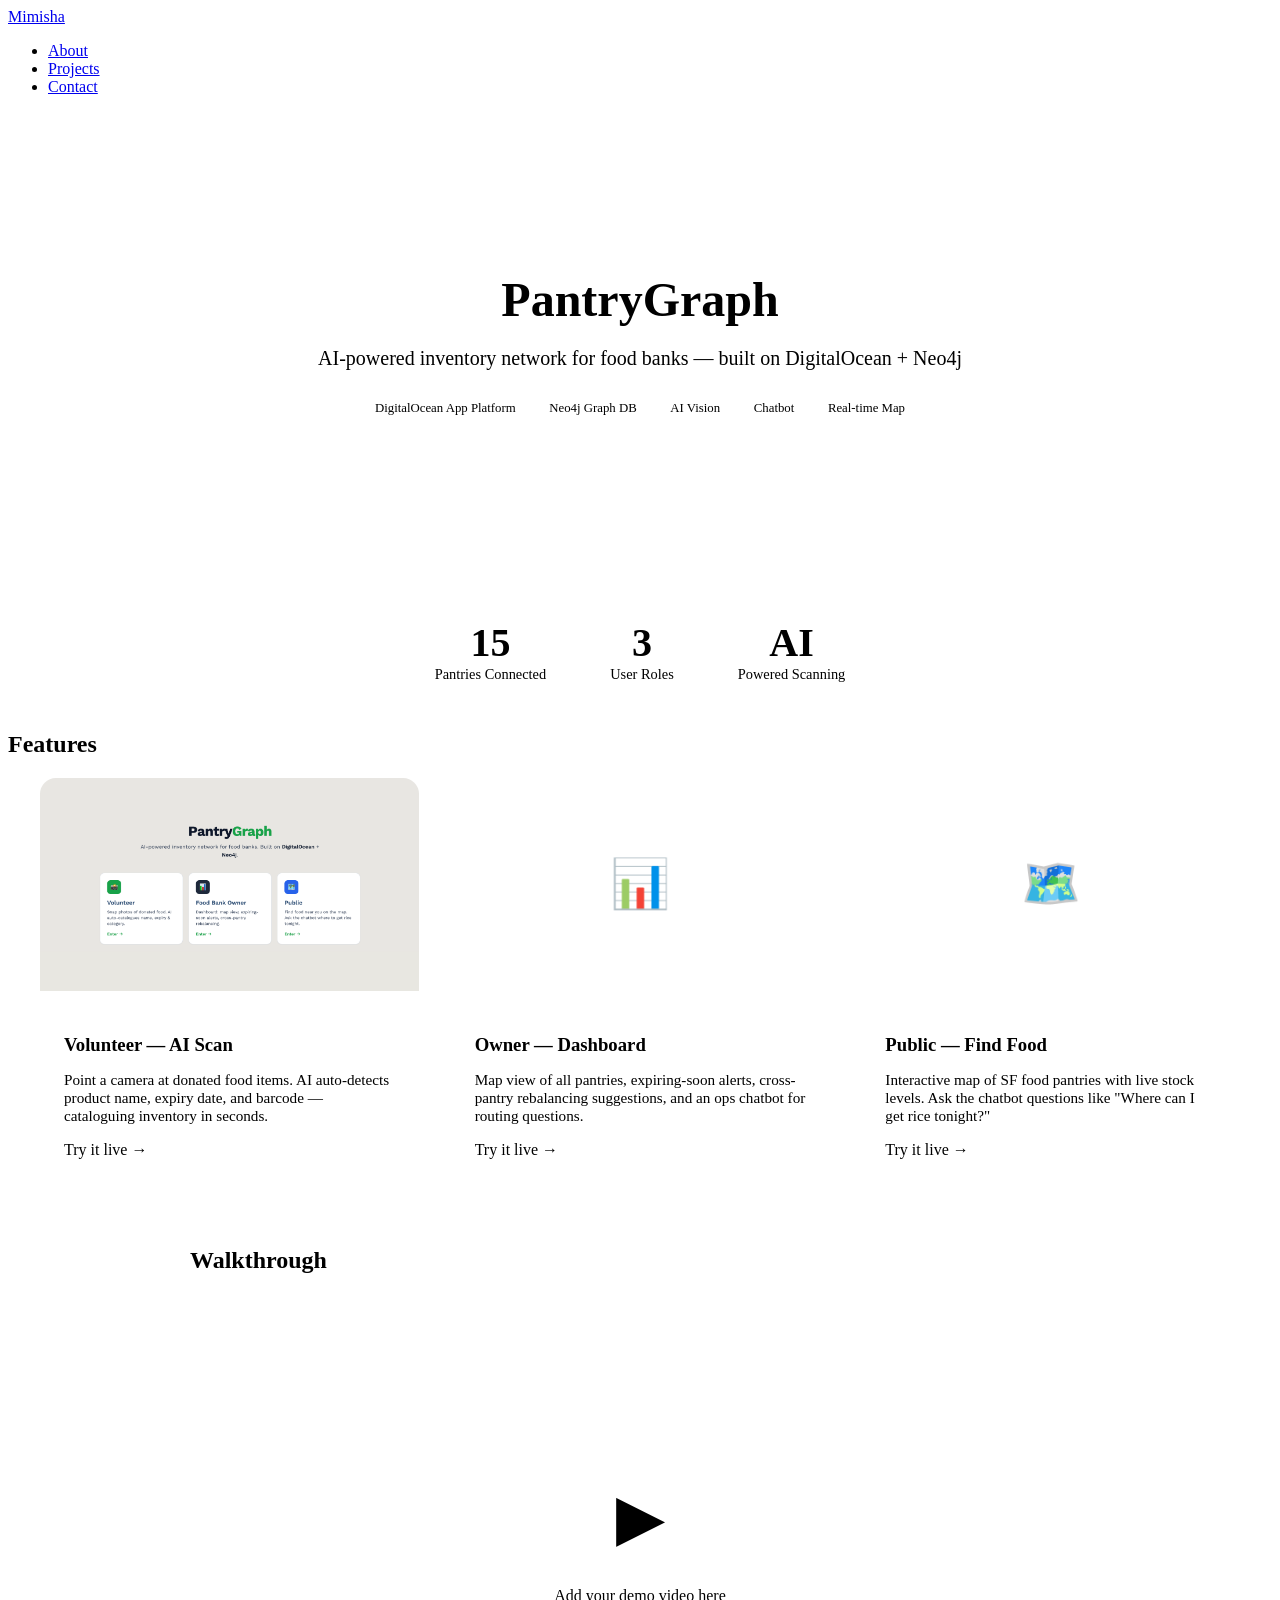
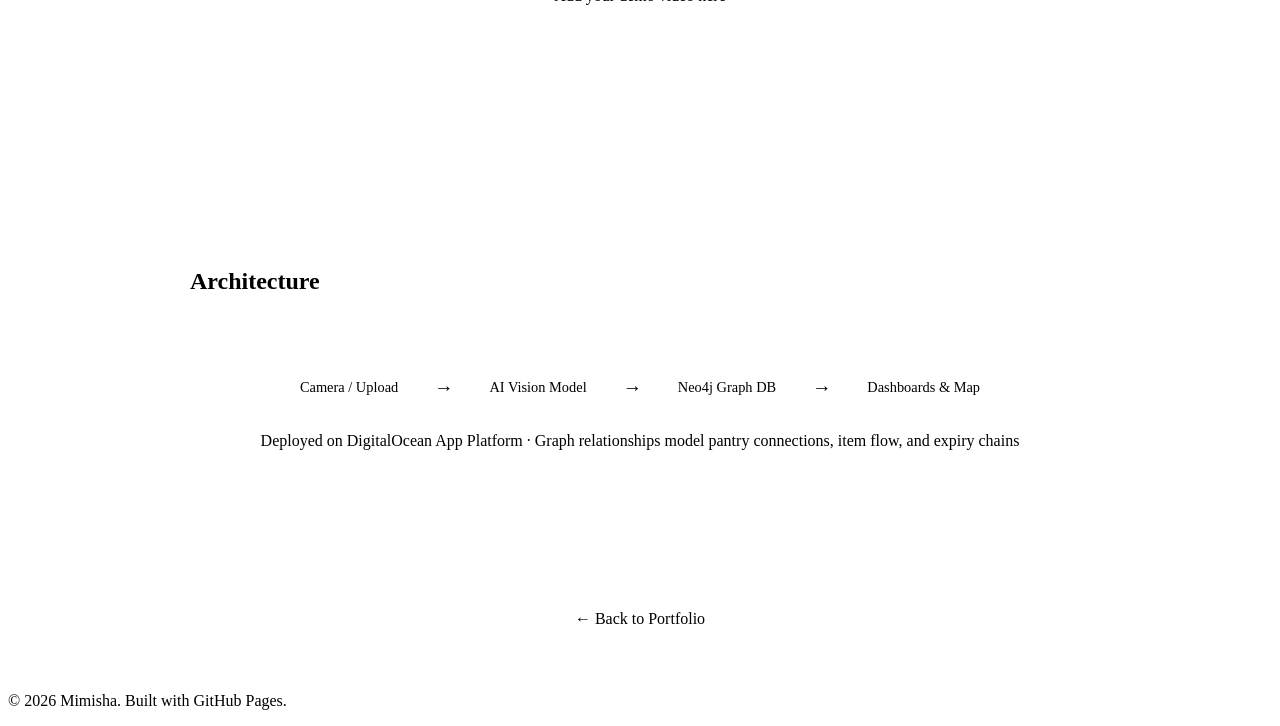
==== pantrygraph.html @ 8865b853 "Add PantryGraph screenshot" ====
<!DOCTYPE html>
<html lang="en">
<head>
    <meta charset="UTF-8">
    <meta name="viewport" content="width=device-width, initial-scale=1.0">
    <title>PantryGraph — SF Pantry Finder</title>
    <link rel="stylesheet" href="style.css">
    <style>
        .project-hero {
            padding: 8rem 2rem 4rem;
            text-align: center;
        }
        .project-hero h1 {
            font-size: 3rem;
            margin-bottom: 0.5rem;
        }
        .project-hero .tagline {
            font-size: 1.25rem;
            color: var(--text-muted);
            margin-bottom: 1.5rem;
        }
        .tech-stack {
            display: flex;
            gap: 0.5rem;
            justify-content: center;
            flex-wrap: wrap;
            margin-bottom: 2rem;
        }
        .tech-tag {
            padding: 0.4rem 0.8rem;
            background: var(--bg-light);
            border: 1px solid var(--border);
            border-radius: 20px;
            font-size: 0.8rem;
            color: var(--primary);
        }
        .launch-btn {
            display: inline-block;
            padding: 1rem 2.5rem;
            background: var(--primary);
            color: white;
            text-decoration: none;
            border-radius: 8px;
            font-weight: 600;
            font-size: 1.1rem;
            transition: background 0.3s;
        }
        .launch-btn:hover {
            background: var(--primary-dark);
        }

        .features-grid {
            display: grid;
            grid-template-columns: repeat(auto-fit, minmax(320px, 1fr));
            gap: 2rem;
            max-width: 1200px;
            margin: 0 auto;
            padding: 0 2rem;
        }
        .feature-card {
            background: var(--bg-light);
            border: 1px solid var(--border);
            border-radius: 16px;
            overflow: hidden;
            transition: transform 0.3s, border-color 0.3s;
        }
        .feature-card:hover {
            transform: translateY(-4px);
            border-color: var(--primary);
        }
        .feature-img {
            width: 100%;
            aspect-ratio: 16/9;
            background: var(--bg);
            display: flex;
            align-items: center;
            justify-content: center;
            overflow: hidden;
            border-bottom: 1px solid var(--border);
        }
        .feature-img img {
            width: 100%;
            height: 100%;
            object-fit: cover;
        }
        .feature-img .placeholder {
            color: var(--text-muted);
            font-size: 3rem;
        }
        .feature-body {
            padding: 1.5rem;
        }
        .feature-body h3 {
            margin-bottom: 0.5rem;
            color: var(--text);
        }
        .feature-body p {
            color: var(--text-muted);
            font-size: 0.95rem;
            margin-bottom: 1rem;
        }
        .feature-body a {
            color: var(--primary);
            text-decoration: none;
            font-weight: 500;
        }
        .feature-body a:hover {
            text-decoration: underline;
        }

        .video-section {
            max-width: 900px;
            margin: 4rem auto;
            padding: 0 2rem;
        }
        .video-section h2 {
            margin-bottom: 1.5rem;
        }
        .video-container {
            position: relative;
            width: 100%;
            padding-bottom: 56.25%;
            background: var(--bg-light);
            border-radius: 12px;
            overflow: hidden;
            border: 1px solid var(--border);
        }
        .video-container video,
        .video-container iframe {
            position: absolute;
            top: 0;
            left: 0;
            width: 100%;
            height: 100%;
        }
        .video-placeholder {
            position: absolute;
            top: 0;
            left: 0;
            width: 100%;
            height: 100%;
            display: flex;
            align-items: center;
            justify-content: center;
            flex-direction: column;
            gap: 1rem;
            color: var(--text-muted);
        }
        .video-placeholder .icon {
            font-size: 4rem;
        }

        .architecture-section {
            max-width: 900px;
            margin: 4rem auto;
            padding: 0 2rem;
        }
        .architecture-section h2 {
            margin-bottom: 1rem;
        }
        .arch-diagram {
            background: var(--bg-light);
            border: 1px solid var(--border);
            border-radius: 12px;
            padding: 2rem;
            text-align: center;
        }
        .arch-flow {
            display: flex;
            align-items: center;
            justify-content: center;
            gap: 1rem;
            flex-wrap: wrap;
            margin: 1.5rem 0;
        }
        .arch-node {
            padding: 0.75rem 1.25rem;
            background: var(--bg);
            border: 1px solid var(--border);
            border-radius: 8px;
            font-size: 0.9rem;
        }
        .arch-node.active {
            border-color: var(--primary);
            color: var(--primary);
        }
        .arch-arrow {
            color: var(--text-muted);
            font-size: 1.2rem;
        }

        .stats-row {
            display: flex;
            justify-content: center;
            gap: 4rem;
            margin: 3rem 0;
            flex-wrap: wrap;
        }
        .stat {
            text-align: center;
        }
        .stat .number {
            font-size: 2.5rem;
            font-weight: 700;
            color: var(--primary);
        }
        .stat .label {
            color: var(--text-muted);
            font-size: 0.9rem;
        }

        .back-link {
            display: block;
            text-align: center;
            padding: 3rem 2rem;
            color: var(--primary);
            text-decoration: none;
            font-weight: 500;
        }
        .back-link:hover {
            text-decoration: underline;
        }
    </style>
</head>
<body>
    <nav>
        <div class="nav-container">
            <a href="index.html" class="logo">Mimisha</a>
            <ul class="nav-links">
                <li><a href="index.html#about">About</a></li>
                <li><a href="index.html#projects">Projects</a></li>
                <li><a href="index.html#contact">Contact</a></li>
            </ul>
        </div>
    </nav>

    <header class="project-hero">
        <h1>PantryGraph</h1>
        <p class="tagline">AI-powered inventory network for food banks — built on DigitalOcean + Neo4j</p>
        <div class="tech-stack">
            <span class="tech-tag">DigitalOcean App Platform</span>
            <span class="tech-tag">Neo4j Graph DB</span>
            <span class="tech-tag">AI Vision</span>
            <span class="tech-tag">Chatbot</span>
            <span class="tech-tag">Real-time Map</span>
        </div>
        <a href="https://pantrygraph-2sc3v.ondigitalocean.app/" target="_blank" class="launch-btn">Launch App →</a>
    </header>

    <section class="section">
        <div class="stats-row">
            <div class="stat">
                <div class="number">15</div>
                <div class="label">Pantries Connected</div>
            </div>
            <div class="stat">
                <div class="number">3</div>
                <div class="label">User Roles</div>
            </div>
            <div class="stat">
                <div class="number">AI</div>
                <div class="label">Powered Scanning</div>
            </div>
        </div>
    </section>

    <section class="section">
        <h2>Features</h2>
        <div class="features-grid">
            <div class="feature-card">
                <div class="feature-img">
                    <img src="screenshot.png" alt="PantryGraph Volunteer AI Scan">
                </div>
                <div class="feature-body">
                    <h3>Volunteer — AI Scan</h3>
                    <p>Point a camera at donated food items. AI auto-detects product name, expiry date, and barcode — cataloguing inventory in seconds.</p>
                    <a href="https://pantrygraph-2sc3v.ondigitalocean.app/volunteer" target="_blank">Try it live →</a>
                </div>
            </div>

            <div class="feature-card">
                <div class="feature-img">
                    <div class="placeholder">📊</div>
                </div>
                <div class="feature-body">
                    <h3>Owner — Dashboard</h3>
                    <p>Map view of all pantries, expiring-soon alerts, cross-pantry rebalancing suggestions, and an ops chatbot for routing questions.</p>
                    <a href="https://pantrygraph-2sc3v.ondigitalocean.app/owner" target="_blank">Try it live →</a>
                </div>
            </div>

            <div class="feature-card">
                <div class="feature-img">
                    <div class="placeholder">🗺️</div>
                </div>
                <div class="feature-body">
                    <h3>Public — Find Food</h3>
                    <p>Interactive map of SF food pantries with live stock levels. Ask the chatbot questions like "Where can I get rice tonight?"</p>
                    <a href="https://pantrygraph-2sc3v.ondigitalocean.app/map" target="_blank">Try it live →</a>
                </div>
            </div>
        </div>
    </section>

    <section class="video-section">
        <h2>Walkthrough</h2>
        <div class="video-container">
            <div class="video-placeholder">
                <div class="icon">▶</div>
                <p>Add your demo video here</p>
            </div>
        </div>
    </section>

    <section class="architecture-section">
        <h2>Architecture</h2>
        <div class="arch-diagram">
            <div class="arch-flow">
                <div class="arch-node">Camera / Upload</div>
                <span class="arch-arrow">→</span>
                <div class="arch-node active">AI Vision Model</div>
                <span class="arch-arrow">→</span>
                <div class="arch-node active">Neo4j Graph DB</div>
                <span class="arch-arrow">→</span>
                <div class="arch-node">Dashboards & Map</div>
            </div>
            <p style="color: var(--text-muted); margin-top: 1rem;">Deployed on DigitalOcean App Platform · Graph relationships model pantry connections, item flow, and expiry chains</p>
        </div>
    </section>

    <a href="index.html" class="back-link">← Back to Portfolio</a>

    <footer>
        <p>&copy; 2026 Mimisha. Built with GitHub Pages.</p>
    </footer>
</body>
</html>
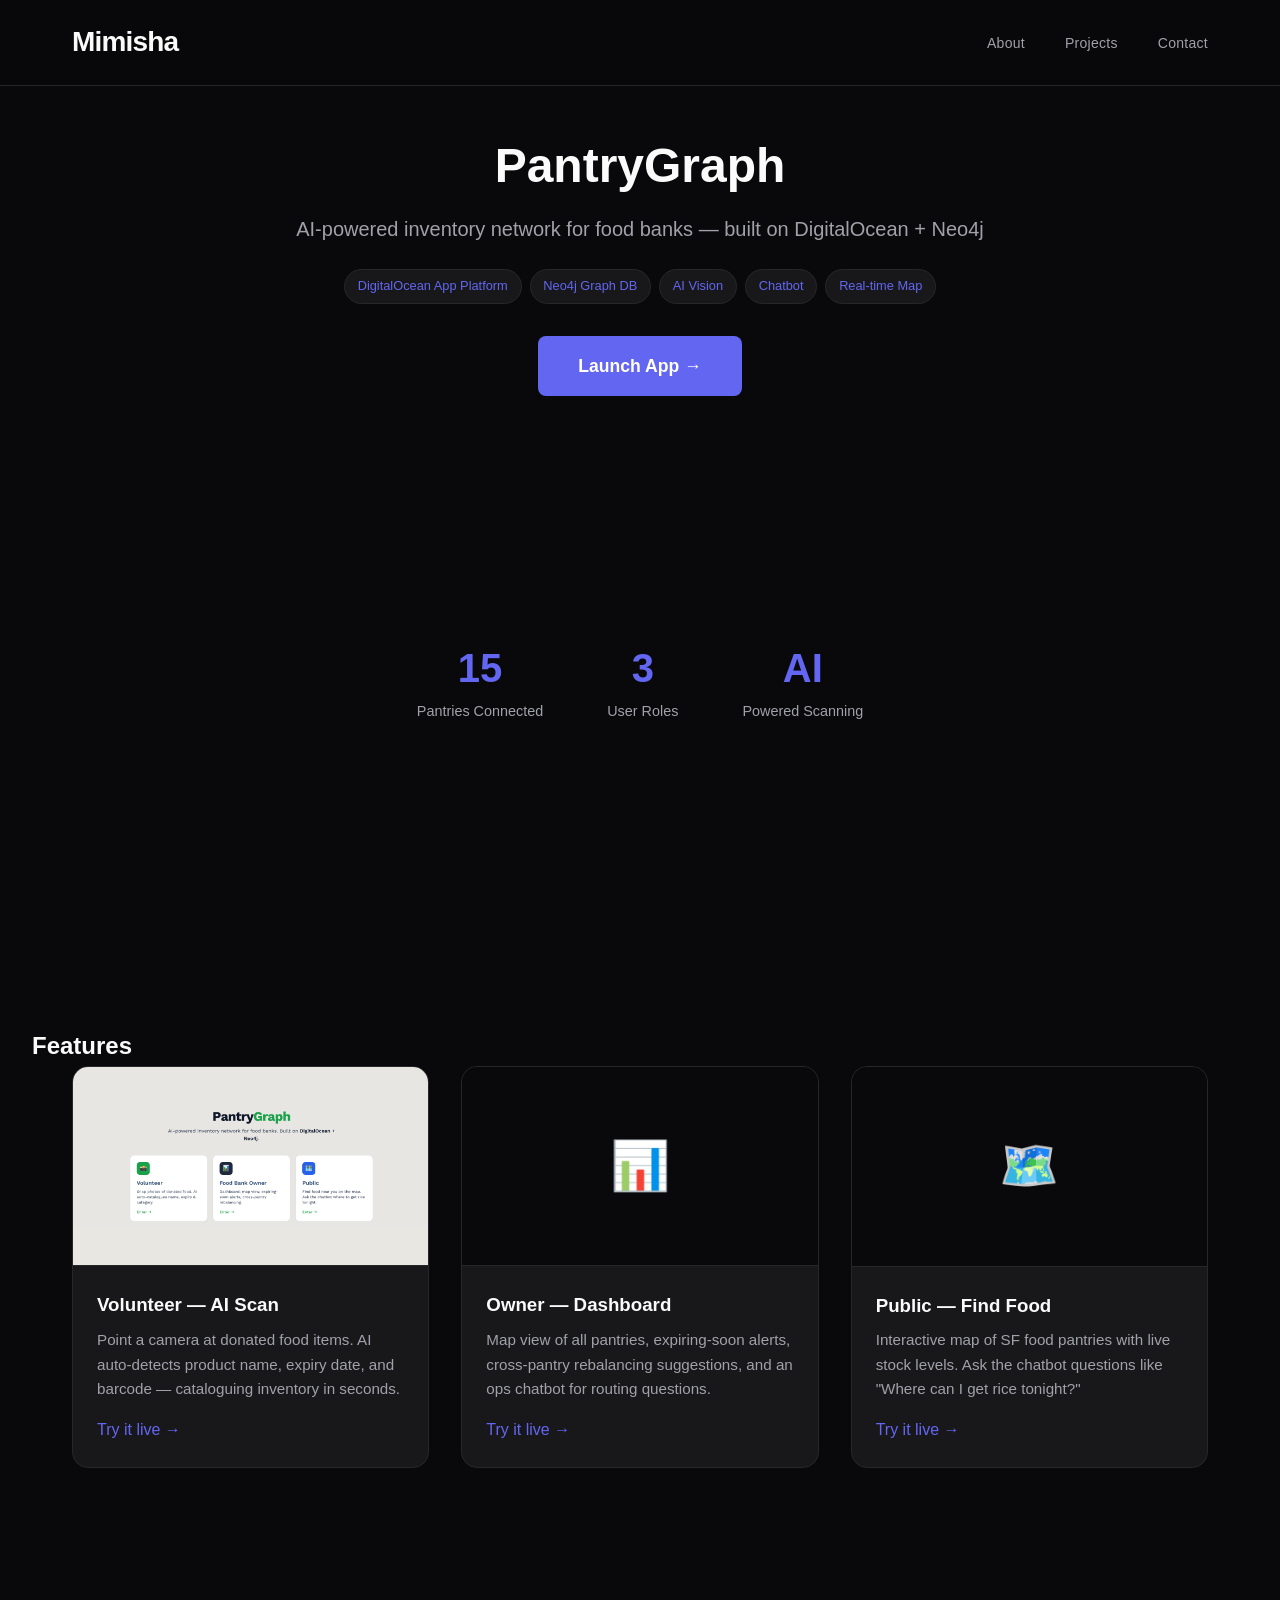
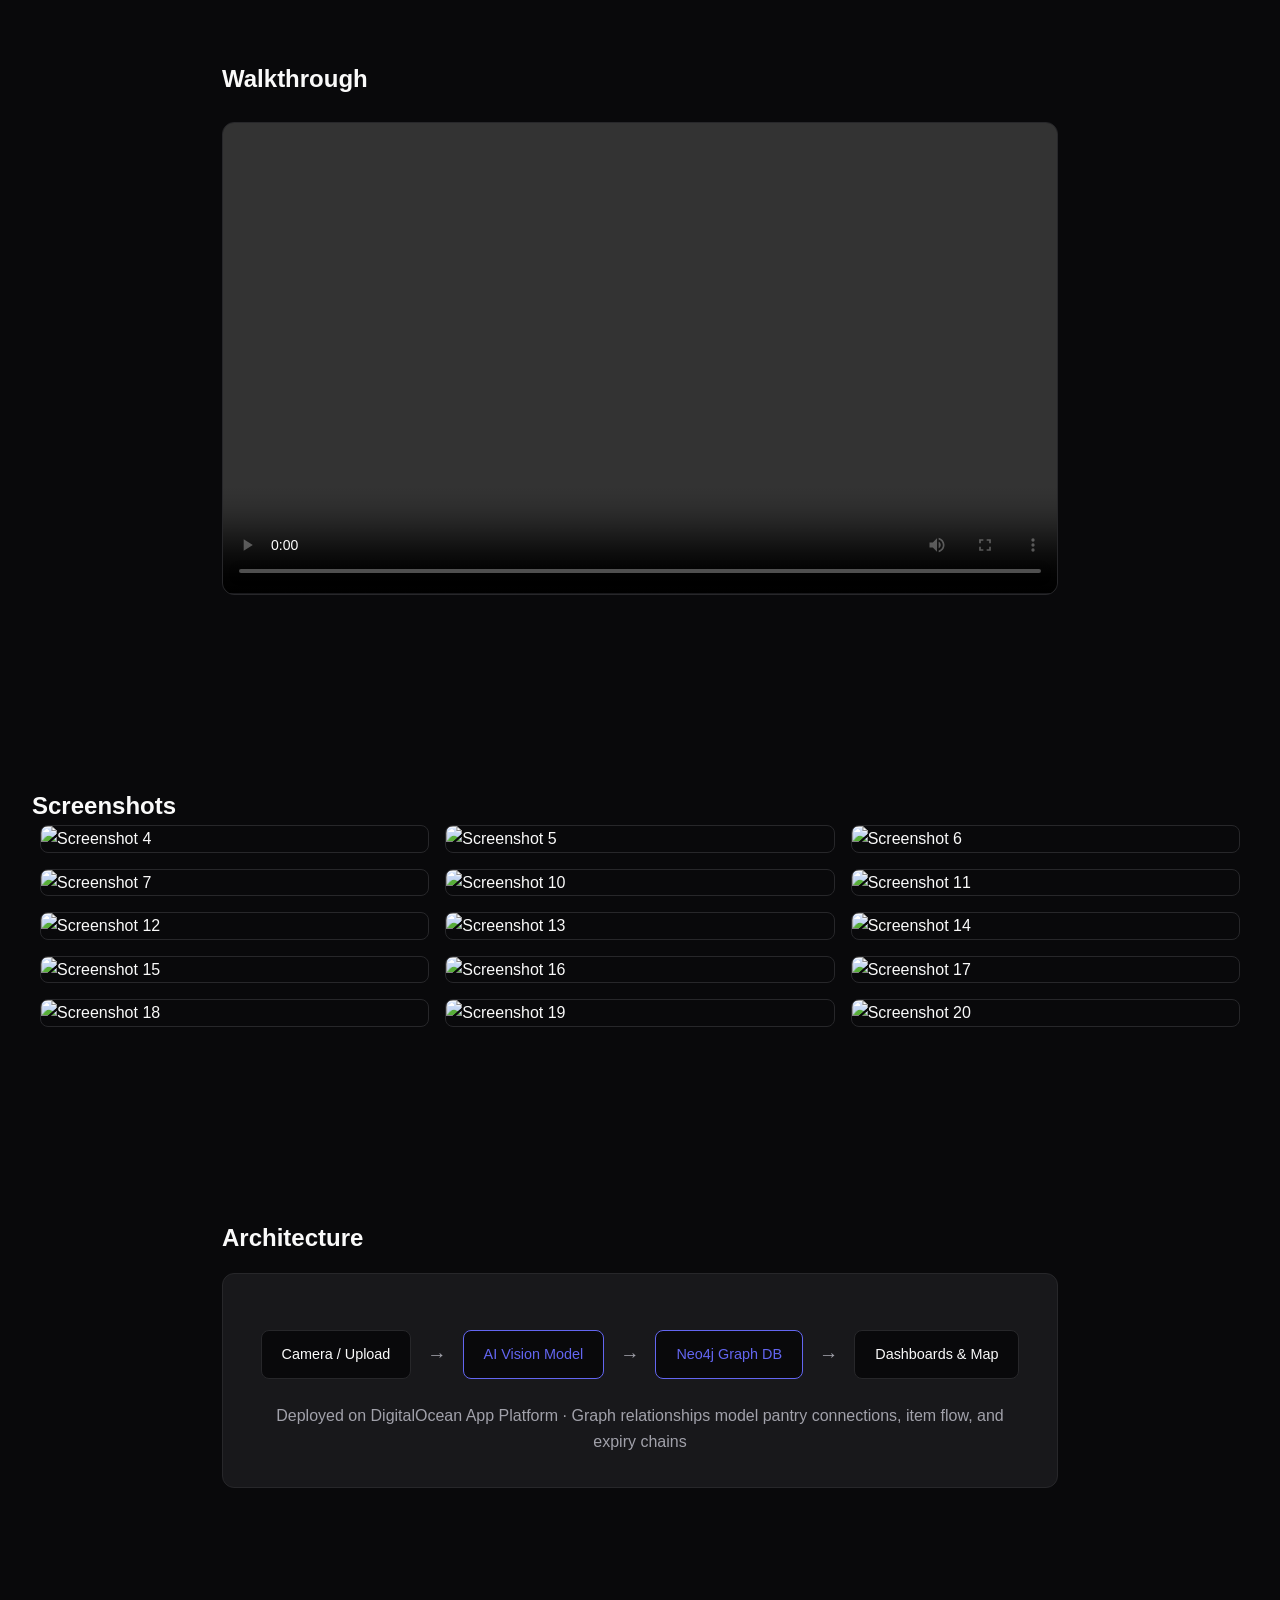
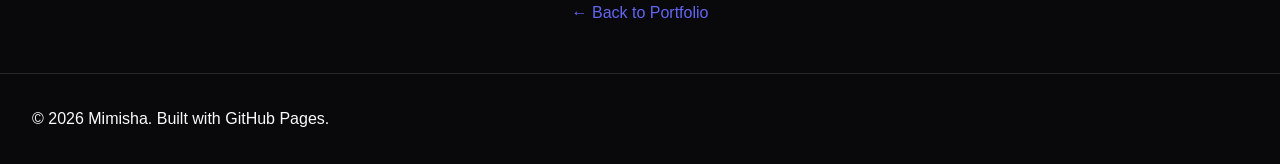
==== commit b734ee43: "Add walkthrough video to PantryGraph showcase" ====
--- a/pantrygraph.html
+++ b/pantrygraph.html
@@ -220,6 +220,24 @@
         .back-link:hover {
             text-decoration: underline;
         }
+
+        .screenshot-gallery {
+            display: grid;
+            grid-template-columns: repeat(auto-fit, minmax(300px, 1fr));
+            gap: 1rem;
+            max-width: 1200px;
+            margin: 0 auto;
+        }
+        .screenshot-gallery img {
+            width: 100%;
+            border-radius: 8px;
+            border: 1px solid var(--border);
+            transition: transform 0.3s;
+            cursor: pointer;
+        }
+        .screenshot-gallery img:hover {
+            transform: scale(1.02);
+        }
     </style>
 </head>
 <body>
@@ -305,10 +323,31 @@
     <section class="video-section">
         <h2>Walkthrough</h2>
         <div class="video-container">
-            <div class="video-placeholder">
-                <div class="icon">▶</div>
-                <p>Add your demo video here</p>
-            </div>
+            <video controls>
+                <source src="images/Screen Recording 2026-07-12 at 6.23.56 PM (1) (1).mp4" type="video/mp4">
+                Your browser does not support the video tag.
+            </video>
+        </div>
+    </section>
+
+    <section class="section">
+        <h2>Screenshots</h2>
+        <div class="screenshot-gallery">
+            <img src="images/screenshot-04.png" alt="Screenshot 4">
+            <img src="images/screenshot-05.png" alt="Screenshot 5">
+            <img src="images/screenshot-06.png" alt="Screenshot 6">
+            <img src="images/screenshot-07.png" alt="Screenshot 7">
+            <img src="images/screenshot-10.png" alt="Screenshot 10">
+            <img src="images/screenshot-11.png" alt="Screenshot 11">
+            <img src="images/screenshot-12.png" alt="Screenshot 12">
+            <img src="images/screenshot-13.png" alt="Screenshot 13">
+            <img src="images/screenshot-14.png" alt="Screenshot 14">
+            <img src="images/screenshot-15.png" alt="Screenshot 15">
+            <img src="images/screenshot-16.png" alt="Screenshot 16">
+            <img src="images/screenshot-17.png" alt="Screenshot 17">
+            <img src="images/screenshot-18.png" alt="Screenshot 18">
+            <img src="images/screenshot-19.png" alt="Screenshot 19">
+            <img src="images/screenshot-20.png" alt="Screenshot 20">
         </div>
     </section>
 
--- a/style.css
+++ b/style.css
@@ -0,0 +1,611 @@
+* {
+    margin: 0;
+    padding: 0;
+    box-sizing: border-box;
+}
+
+:root {
+    --primary: #6366f1;
+    --primary-light: #818cf8;
+    --primary-dark: #4f46e5;
+    --accent: #06b6d4;
+    --bg: #09090b;
+    --bg-light: #18181b;
+    --bg-card: #1c1c21;
+    --text: #fafafa;
+    --text-muted: #a1a1aa;
+    --border: #27272a;
+    --border-light: #3f3f46;
+}
+
+html {
+    scroll-behavior: smooth;
+}
+
+body {
+    font-family: 'Inter', -apple-system, BlinkMacSystemFont, 'Segoe UI', sans-serif;
+    background-color: var(--bg);
+    color: var(--text);
+    line-height: 1.6;
+    overflow-x: hidden;
+    -webkit-font-smoothing: antialiased;
+}
+
+::selection {
+    background: var(--primary);
+    color: white;
+}
+
+/* NAV */
+nav {
+    position: fixed;
+    top: 0;
+    width: 100%;
+    background-color: rgba(9, 9, 11, 0.8);
+    backdrop-filter: blur(20px);
+    border-bottom: 1px solid var(--border);
+    z-index: 1000;
+}
+
+.nav-container {
+    max-width: 1200px;
+    margin: 0 auto;
+    padding: 1.25rem 2rem;
+    display: flex;
+    justify-content: space-between;
+    align-items: center;
+}
+
+.logo {
+    font-size: 1.75rem;
+    font-weight: 800;
+    color: var(--text);
+    text-decoration: none;
+    letter-spacing: -0.03em;
+}
+
+.logo span {
+    color: var(--primary);
+}
+
+.nav-links {
+    display: flex;
+    list-style: none;
+    gap: 2.5rem;
+}
+
+.nav-links a {
+    color: var(--text-muted);
+    text-decoration: none;
+    font-size: 0.875rem;
+    font-weight: 500;
+    transition: color 0.3s;
+    letter-spacing: 0.02em;
+}
+
+.nav-links a:hover {
+    color: var(--text);
+}
+
+/* HERO */
+.hero {
+    min-height: 100vh;
+    display: flex;
+    align-items: center;
+    justify-content: center;
+    text-align: center;
+    padding: 2rem;
+    position: relative;
+    overflow: hidden;
+}
+
+.hero-bg {
+    position: absolute;
+    inset: 0;
+    overflow: hidden;
+}
+
+.gradient-orb {
+    position: absolute;
+    border-radius: 50%;
+    filter: blur(120px);
+    opacity: 0.4;
+}
+
+.orb-1 {
+    width: 600px;
+    height: 600px;
+    background: var(--primary);
+    top: -200px;
+    right: -100px;
+    animation: float 20s ease-in-out infinite;
+}
+
+.orb-2 {
+    width: 500px;
+    height: 500px;
+    background: var(--accent);
+    bottom: -150px;
+    left: -100px;
+    animation: float 25s ease-in-out infinite reverse;
+}
+
+.grid-overlay {
+    position: absolute;
+    inset: 0;
+    background-image:
+        linear-gradient(rgba(255,255,255,0.03) 1px, transparent 1px),
+        linear-gradient(90deg, rgba(255,255,255,0.03) 1px, transparent 1px);
+    background-size: 60px 60px;
+    mask-image: radial-gradient(ellipse at center, black 30%, transparent 70%);
+}
+
+@keyframes float {
+    0%, 100% { transform: translate(0, 0); }
+    33% { transform: translate(30px, -30px); }
+    66% { transform: translate(-20px, 20px); }
+}
+
+.hero-content {
+    position: relative;
+    z-index: 1;
+}
+
+.hero-tag {
+    display: inline-block;
+    padding: 0.5rem 1rem;
+    background: rgba(99, 102, 241, 0.1);
+    border: 1px solid rgba(99, 102, 241, 0.3);
+    border-radius: 100px;
+    color: var(--primary-light);
+    font-size: 0.8rem;
+    font-weight: 500;
+    margin-bottom: 2rem;
+    letter-spacing: 0.05em;
+}
+
+.hero h1 {
+    font-size: clamp(2.5rem, 7vw, 5rem);
+    font-weight: 800;
+    line-height: 1.1;
+    margin-bottom: 1.5rem;
+    letter-spacing: -0.03em;
+}
+
+.highlight {
+    background: linear-gradient(135deg, var(--primary-light), var(--accent));
+    -webkit-background-clip: text;
+    -webkit-text-fill-color: transparent;
+    background-clip: text;
+}
+
+.subtitle {
+    font-size: 1.25rem;
+    color: var(--text-muted);
+    margin-bottom: 2.5rem;
+    max-width: 500px;
+    margin-left: auto;
+    margin-right: auto;
+    line-height: 1.7;
+}
+
+.hero-buttons {
+    display: flex;
+    gap: 1rem;
+    justify-content: center;
+    flex-wrap: wrap;
+}
+
+.cta-button {
+    display: inline-block;
+    padding: 0.875rem 2rem;
+    background: var(--primary);
+    color: white;
+    text-decoration: none;
+    border-radius: 10px;
+    font-weight: 600;
+    font-size: 0.95rem;
+    transition: all 0.3s;
+    border: 1px solid var(--primary);
+}
+
+.cta-button:hover {
+    background: var(--primary-dark);
+    transform: translateY(-2px);
+    box-shadow: 0 8px 30px rgba(99, 102, 241, 0.3);
+}
+
+.cta-button-secondary {
+    display: inline-block;
+    padding: 0.875rem 2rem;
+    background: transparent;
+    color: var(--text);
+    text-decoration: none;
+    border-radius: 10px;
+    font-weight: 600;
+    font-size: 0.95rem;
+    border: 1px solid var(--border-light);
+    transition: all 0.3s;
+}
+
+.cta-button-secondary:hover {
+    border-color: var(--text-muted);
+    transform: translateY(-2px);
+}
+
+.scroll-indicator {
+    position: absolute;
+    bottom: 2rem;
+    left: 50%;
+    transform: translateX(-50%);
+}
+
+.scroll-line {
+    width: 1px;
+    height: 50px;
+    background: linear-gradient(to bottom, var(--primary), transparent);
+    animation: scrollPulse 2s ease-in-out infinite;
+}
+
+@keyframes scrollPulse {
+    0%, 100% { opacity: 1; transform: scaleY(1); }
+    50% { opacity: 0.3; transform: scaleY(0.6); }
+}
+
+/* SECTIONS */
+.section {
+    padding: 8rem 2rem;
+}
+
+.container {
+    max-width: 1100px;
+    margin: 0 auto;
+}
+
+.section-label {
+    font-size: 0.75rem;
+    font-weight: 600;
+    color: var(--primary-light);
+    text-transform: uppercase;
+    letter-spacing: 0.15em;
+    margin-bottom: 3rem;
+}
+
+/* ABOUT */
+.about-content {
+    display: grid;
+    grid-template-columns: 1.5fr 1fr;
+    gap: 5rem;
+    align-items: start;
+}
+
+.about-heading {
+    font-size: 2rem;
+    font-weight: 700;
+    line-height: 1.3;
+    margin-bottom: 1.5rem;
+    letter-spacing: -0.02em;
+}
+
+.about-text p {
+    color: var(--text-muted);
+    font-size: 1.05rem;
+    line-height: 1.8;
+}
+
+.skills h3 {
+    font-size: 0.85rem;
+    font-weight: 600;
+    text-transform: uppercase;
+    letter-spacing: 0.1em;
+    color: var(--text-muted);
+    margin-bottom: 1.5rem;
+}
+
+.skill-grid {
+    display: grid;
+    grid-template-columns: 1fr 1fr;
+    gap: 0.75rem;
+}
+
+.skill-item {
+    display: flex;
+    align-items: center;
+    gap: 0.75rem;
+    font-size: 0.9rem;
+    color: var(--text-muted);
+    padding: 0.6rem 0;
+}
+
+.skill-dot {
+    width: 6px;
+    height: 6px;
+    border-radius: 50%;
+    background: var(--primary);
+    flex-shrink: 0;
+}
+
+/* PROJECTS */
+.projects-section {
+    background-color: var(--bg-light);
+    border-top: 1px solid var(--border);
+    border-bottom: 1px solid var(--border);
+}
+
+.featured-project {
+    display: grid;
+    grid-template-columns: 1fr 1fr;
+    gap: 3rem;
+    background: var(--bg);
+    border: 1px solid var(--border);
+    border-radius: 20px;
+    overflow: hidden;
+    transition: border-color 0.3s;
+}
+
+.featured-project:hover {
+    border-color: var(--primary);
+}
+
+.featured-visual {
+    position: relative;
+    overflow: hidden;
+    min-height: 400px;
+}
+
+.featured-img {
+    width: 100%;
+    height: 100%;
+    object-fit: cover;
+    transition: transform 0.5s;
+}
+
+.featured-project:hover .featured-img {
+    transform: scale(1.05);
+}
+
+.featured-overlay {
+    position: absolute;
+    inset: 0;
+    background: rgba(9, 9, 11, 0.7);
+    display: flex;
+    align-items: center;
+    justify-content: center;
+    opacity: 0;
+    transition: opacity 0.3s;
+}
+
+.featured-project:hover .featured-overlay {
+    opacity: 1;
+}
+
+.overlay-btn {
+    padding: 0.75rem 1.5rem;
+    background: white;
+    color: var(--bg);
+    text-decoration: none;
+    border-radius: 8px;
+    font-weight: 600;
+    font-size: 0.9rem;
+    transition: transform 0.3s;
+}
+
+.overlay-btn:hover {
+    transform: scale(1.05);
+}
+
+.featured-content {
+    padding: 2.5rem 2.5rem 2.5rem 0;
+    display: flex;
+    flex-direction: column;
+    justify-content: center;
+}
+
+.featured-badge {
+    display: inline-block;
+    font-size: 0.7rem;
+    font-weight: 600;
+    color: var(--primary-light);
+    text-transform: uppercase;
+    letter-spacing: 0.15em;
+    margin-bottom: 1rem;
+}
+
+.featured-content h3 {
+    font-size: 2rem;
+    font-weight: 700;
+    margin-bottom: 1rem;
+    letter-spacing: -0.02em;
+}
+
+.featured-content p {
+    color: var(--text-muted);
+    line-height: 1.7;
+    margin-bottom: 1.5rem;
+}
+
+.tech-stack-small {
+    display: flex;
+    gap: 0.5rem;
+    flex-wrap: wrap;
+    margin-bottom: 1.5rem;
+}
+
+.tech-stack-small span {
+    padding: 0.35rem 0.75rem;
+    background: rgba(99, 102, 241, 0.1);
+    border: 1px solid rgba(99, 102, 241, 0.2);
+    border-radius: 6px;
+    font-size: 0.75rem;
+    color: var(--primary-light);
+    font-weight: 500;
+}
+
+.project-links {
+    display: flex;
+    gap: 1.5rem;
+}
+
+.project-link {
+    color: var(--text);
+    text-decoration: none;
+    font-size: 0.9rem;
+    font-weight: 600;
+    transition: color 0.3s;
+}
+
+.project-link:hover {
+    color: var(--primary-light);
+}
+
+.more-projects {
+    margin-top: 3rem;
+    padding: 3rem;
+    border: 1px dashed var(--border);
+    border-radius: 16px;
+    text-align: center;
+}
+
+.more-projects h3 {
+    font-size: 1.25rem;
+    margin-bottom: 0.5rem;
+}
+
+.muted {
+    color: var(--text-muted);
+}
+
+/* CONTACT */
+.contact-section {
+    background: var(--bg);
+}
+
+.contact-content {
+    text-align: center;
+    max-width: 600px;
+    margin: 0 auto;
+}
+
+.contact-content h2 {
+    font-size: clamp(2rem, 4vw, 3rem);
+    font-weight: 800;
+    line-height: 1.2;
+    margin-bottom: 1.5rem;
+    letter-spacing: -0.03em;
+}
+
+.contact-text {
+    color: var(--text-muted);
+    font-size: 1.1rem;
+    margin-bottom: 3rem;
+    line-height: 1.7;
+}
+
+.contact-links {
+    display: flex;
+    justify-content: center;
+    gap: 1.5rem;
+    flex-wrap: wrap;
+}
+
+.contact-link {
+    display: flex;
+    align-items: center;
+    gap: 0.6rem;
+    padding: 1rem 1.75rem;
+    border: 1px solid var(--border);
+    border-radius: 12px;
+    color: var(--text);
+    text-decoration: none;
+    font-weight: 500;
+    font-size: 0.95rem;
+    transition: all 0.3s;
+}
+
+.contact-link:hover {
+    border-color: var(--primary);
+    background: rgba(99, 102, 241, 0.05);
+    transform: translateY(-2px);
+}
+
+.contact-icon {
+    font-size: 1.1rem;
+    width: 24px;
+    text-align: center;
+}
+
+/* FOOTER */
+footer {
+    border-top: 1px solid var(--border);
+    padding: 2rem;
+}
+
+.footer-content {
+    max-width: 1200px;
+    margin: 0 auto;
+    display: flex;
+    justify-content: space-between;
+    align-items: center;
+}
+
+.footer-logo {
+    font-size: 1.25rem;
+    font-weight: 800;
+    color: var(--text);
+}
+
+.footer-content p {
+    color: var(--text-muted);
+    font-size: 0.8rem;
+}
+
+/* ANIMATIONS */
+.fade-in {
+    opacity: 0;
+    transform: translateY(30px);
+    transition: opacity 0.8s ease, transform 0.8s ease;
+}
+
+.fade-in.visible {
+    opacity: 1;
+    transform: translateY(0);
+}
+
+/* RESPONSIVE */
+@media (max-width: 768px) {
+    .nav-links {
+        gap: 1.5rem;
+    }
+
+    .about-content {
+        grid-template-columns: 1fr;
+        gap: 3rem;
+    }
+
+    .featured-project {
+        grid-template-columns: 1fr;
+    }
+
+    .featured-content {
+        padding: 2rem;
+    }
+
+    .featured-visual {
+        min-height: 250px;
+    }
+
+    .skill-grid {
+        grid-template-columns: 1fr;
+    }
+
+    .contact-links {
+        flex-direction: column;
+        align-items: center;
+    }
+
+    .footer-content {
+        flex-direction: column;
+        gap: 0.5rem;
+        text-align: center;
+    }
+}
